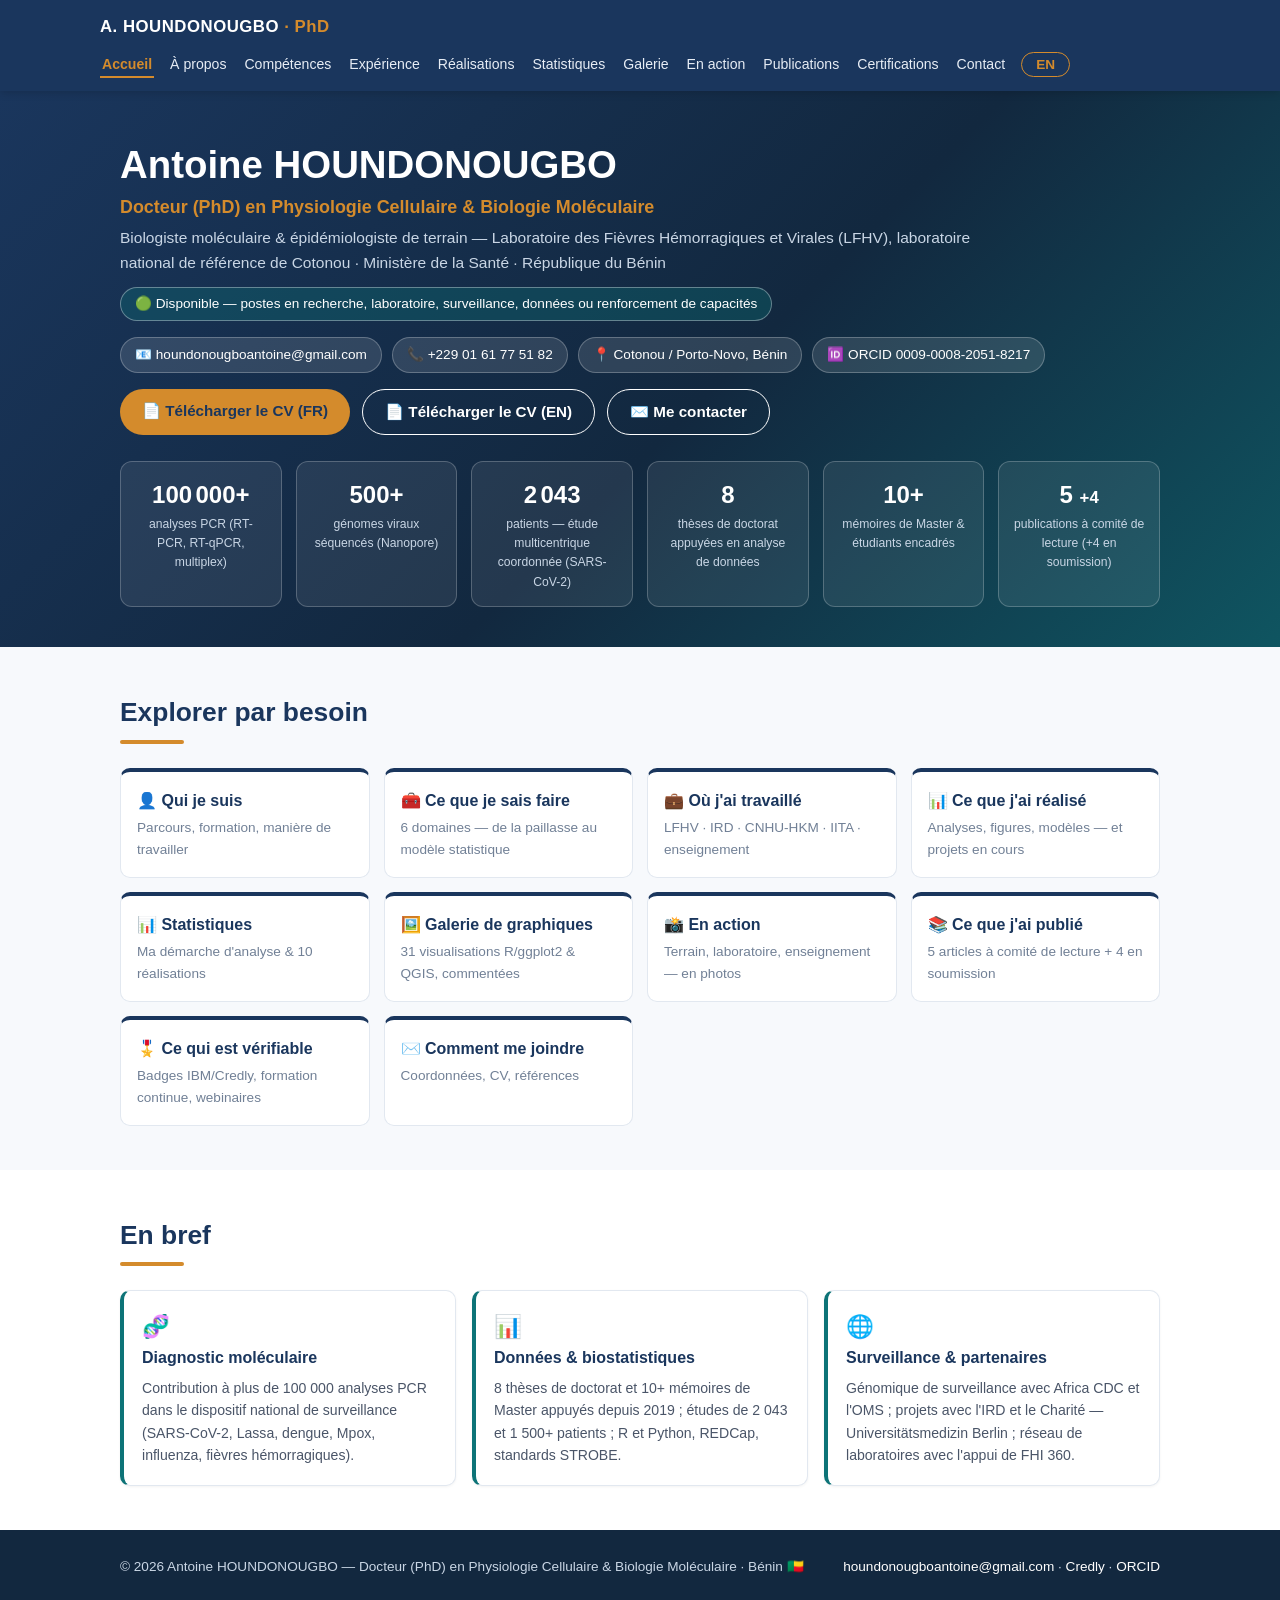
==== index.html @ 51347115 "Add files via upload" ====
<!DOCTYPE html>
<html lang="fr">
<head>
<meta charset="UTF-8">
<meta name="viewport" content="width=device-width, initial-scale=1.0">
<title data-fr="Antoine HOUNDONOUGBO — PhD Physiologie Cellulaire & Biologie Moléculaire · LFHV Bénin" data-en="Antoine HOUNDONOUGBO — PhD Cellular Physiology & Molecular Biology · LFHV Benin">Antoine HOUNDONOUGBO — PhD Physiologie Cellulaire & Biologie Moléculaire · LFHV Bénin</title>
<meta name="description" content="Docteur (PhD) en Physiologie Cellulaire & Biologie Moléculaire. Biologie moléculaire, génomique Nanopore, épidémiologie One Health, biostatistiques R/Python, qualité ISO 15189. Laboratoire national de référence (LFHV), Bénin.">
<meta property="og:title" content="Antoine HOUNDONOUGBO — PhD Physiologie Cellulaire & Biologie Moléculaire · LFHV Bénin">
<meta property="og:description" content="Docteur (PhD) en Physiologie Cellulaire & Biologie Moléculaire. Biologie moléculaire, génomique Nanopore, épidémiologie One Health, biostatistiques R/Python, qualité ISO 15189. Laboratoire national de référence (LFHV), Bénin.">
<meta property="og:type" content="website">
<meta property="og:url" content="https://antoine-houndonougbo.github.io/">
<meta property="og:image" content="https://antoine-houndonougbo.github.io/assets/og-cover.png">
<meta name="twitter:card" content="summary_large_image">
<meta name="theme-color" content="#1A365D">
<link rel="canonical" href="https://antoine-houndonougbo.github.io/">
<link rel="icon" type="image/svg+xml" href="assets/favicon.svg">
<link rel="stylesheet" href="assets/styles.css">
</head>
<body>
<a class="skip" href="#contenu"><span lang="fr">Aller au contenu principal</span><span lang="en">Skip to main content</span></a>
<header class="site">
<div class="wrap nav">
  <a class="brand" href="index.html">A. HOUNDONOUGBO <span>· PhD</span></a>
  <nav aria-label="Navigation principale">
    <ul><li><a href="index.html" aria-current="page"><span lang="fr">Accueil</span><span lang="en">Home</span></a></li><li><a href="a-propos.html"><span lang="fr">À propos</span><span lang="en">About</span></a></li><li><a href="competences.html"><span lang="fr">Compétences</span><span lang="en">Skills</span></a></li><li><a href="experience.html"><span lang="fr">Expérience</span><span lang="en">Experience</span></a></li><li><a href="realisations.html"><span lang="fr">Réalisations</span><span lang="en">Results</span></a></li><li><a href="statistiques.html"><span lang="fr">Statistiques</span><span lang="en">Statistics</span></a></li><li><a href="galerie.html"><span lang="fr">Galerie</span><span lang="en">Gallery</span></a></li><li><a href="en-action.html"><span lang="fr">En action</span><span lang="en">In action</span></a></li><li><a href="publications.html"><span lang="fr">Publications</span><span lang="en">Publications</span></a></li><li><a href="certifications.html"><span lang="fr">Certifications</span><span lang="en">Certifications</span></a></li><li><a href="contact.html"><span lang="fr">Contact</span><span lang="en">Contact</span></a></li>
      <li><button class="langbtn" id="langBtn" type="button" aria-label="Changer de langue / Switch language">EN</button></li>
    </ul>
  </nav>
</div>
</header>
<main id="contenu">

<section class="hero">
<div class="wrap">
  <h1>Antoine HOUNDONOUGBO</h1>
  <p class="role"><span lang="fr">Docteur (PhD) en Physiologie Cellulaire &amp; Biologie Moléculaire</span><span lang="en">PhD in Cellular Physiology &amp; Molecular Biology</span></p>
  <p class="org"><span lang="fr">Biologiste moléculaire &amp; épidémiologiste de terrain — Laboratoire des Fièvres Hémorragiques et Virales (LFHV), laboratoire national de référence de Cotonou · Ministère de la Santé · République du Bénin</span><span lang="en">Molecular biologist &amp; field epidemiologist — Hemorrhagic and Viral Fevers Laboratory (LFHV), Cotonou national reference laboratory · Ministry of Health · Republic of Benin</span></p>
  <p class="avail">🟢 <span lang="fr">Disponible — postes en recherche, laboratoire, surveillance, données ou renforcement de capacités</span><span lang="en">Available — positions in research, laboratory, surveillance, data or capacity strengthening</span></p>
  <div class="contacts">
    <span class="chip">📧 <a href="mailto:houndonougboantoine@gmail.com">houndonougboantoine@gmail.com</a></span>
    <span class="chip">📞 <a href="tel:+2290161775182">+229 01 61 77 51 82</a></span>
    <span class="chip">📍 <span lang="fr">Cotonou / Porto-Novo, Bénin</span><span lang="en">Cotonou / Porto-Novo, Benin</span></span>
    <span class="chip">🆔 <a href="https://orcid.org/0009-0008-2051-8217">ORCID 0009-0008-2051-8217</a></span>
  </div>
  <div class="cta">
    <a class="btn-gold btn" href="cv/CV_Antoine_HOUNDONOUGBO_FR.pdf">📄 <span lang="fr">Télécharger le CV (FR)</span><span lang="en">Download CV (FR)</span></a>
    <a class="btn-outline btn" href="cv/CV_Antoine_HOUNDONOUGBO_EN.pdf">📄 <span lang="fr">Télécharger le CV (EN)</span><span lang="en">Download CV (EN)</span></a>
    <a class="btn-outline btn" href="contact.html">✉️ <span lang="fr">Me contacter</span><span lang="en">Contact me</span></a>
  </div>
  <div class="stats" role="group" aria-label="Chiffres clés">
    <div class="stat"><div class="v" data-count="100000" data-suffix="+">100 000+</div><div class="l"><span lang="fr">analyses PCR (RT-PCR, RT-qPCR, multiplex)</span><span lang="en">PCR assays (RT-PCR, RT-qPCR, multiplex)</span></div></div>
    <div class="stat"><div class="v" data-count="500" data-suffix="+">500+</div><div class="l"><span lang="fr">génomes viraux séquencés (Nanopore)</span><span lang="en">viral genomes sequenced (Nanopore)</span></div></div>
    <div class="stat"><div class="v" data-count="2043">2 043</div><div class="l"><span lang="fr">patients — étude multicentrique coordonnée (SARS-CoV-2)</span><span lang="en">patients — coordinated multicentre study (SARS-CoV-2)</span></div></div>
    <div class="stat"><div class="v" data-count="8">8</div><div class="l"><span lang="fr">thèses de doctorat appuyées en analyse de données</span><span lang="en">PhD theses supported in data analysis</span></div></div>
    <div class="stat"><div class="v" data-count="10" data-suffix="+">10+</div><div class="l"><span lang="fr">mémoires de Master &amp; étudiants encadrés</span><span lang="en">Master dissertations &amp; students mentored</span></div></div>
    <div class="stat"><div class="v">5 <small style="font-size:.7em;">+4</small></div><div class="l"><span lang="fr">publications à comité de lecture (+4 en soumission)</span><span lang="en">peer-reviewed publications (+4 under submission)</span></div></div>
  </div>
</div>
</section>

<section id="routes" aria-labelledby="routes-t">
<div class="wrap">
  <h2 id="routes-t"><span lang="fr">Explorer par besoin</span><span lang="en">Explore by need</span></h2>
  <p class="rule"></p>
  <div class="route">
    <a href="a-propos.html"><div class="t"><span lang="fr">👤 Qui je suis</span><span lang="en">👤 Who I am</span></div><div class="d"><span lang="fr">Parcours, formation, manière de travailler</span><span lang="en">Background, education, way of working</span></div></a>
    <a href="competences.html"><div class="t"><span lang="fr">🧰 Ce que je sais faire</span><span lang="en">🧰 What I can do</span></div><div class="d"><span lang="fr">6 domaines — de la paillasse au modèle statistique</span><span lang="en">6 domains — from bench to statistical model</span></div></a>
    <a href="experience.html"><div class="t"><span lang="fr">💼 Où j'ai travaillé</span><span lang="en">💼 Where I've worked</span></div><div class="d"><span lang="fr">LFHV · IRD · CNHU-HKM · IITA · enseignement</span><span lang="en">LFHV · IRD · CNHU-HKM · IITA · teaching</span></div></a>
    <a href="realisations.html"><div class="t"><span lang="fr">📊 Ce que j'ai réalisé</span><span lang="en">📊 What I've delivered</span></div><div class="d"><span lang="fr">Analyses, figures, modèles — et projets en cours</span><span lang="en">Analyses, figures, models — and ongoing projects</span></div></a>
    <a href="statistiques.html"><div class="t"><span lang="fr">📊 Statistiques</span><span lang="en">📊 Statistics</span></div><div class="d"><span lang="fr">Ma démarche d'analyse &amp; 10 réalisations</span><span lang="en">My analysis workflow &amp; 10 deliverables</span></div></a>
    <a href="galerie.html"><div class="t"><span lang="fr">🖼️ Galerie de graphiques</span><span lang="en">🖼️ Chart gallery</span></div><div class="d"><span lang="fr">31 visualisations R/ggplot2 &amp; QGIS, commentées</span><span lang="en">31 commented R/ggplot2 &amp; QGIS visualisations</span></div></a>
    <a href="en-action.html"><div class="t"><span lang="fr">📸 En action</span><span lang="en">📸 In action</span></div><div class="d"><span lang="fr">Terrain, laboratoire, enseignement — en photos</span><span lang="en">Field, lab, teaching — in pictures</span></div></a>
    <a href="publications.html"><div class="t"><span lang="fr">📚 Ce que j'ai publié</span><span lang="en">📚 What I've published</span></div><div class="d"><span lang="fr">5 articles à comité de lecture + 4 en soumission</span><span lang="en">5 peer-reviewed papers + 4 under submission</span></div></a>
    <a href="certifications.html"><div class="t"><span lang="fr">🎖️ Ce qui est vérifiable</span><span lang="en">🎖️ What's verifiable</span></div><div class="d"><span lang="fr">Badges IBM/Credly, formation continue, webinaires</span><span lang="en">IBM/Credly badges, continuing education, webinars</span></div></a>
    <a href="contact.html"><div class="t"><span lang="fr">✉️ Comment me joindre</span><span lang="en">✉️ How to reach me</span></div><div class="d"><span lang="fr">Coordonnées, CV, références</span><span lang="en">Contact details, CV, references</span></div></a>
  </div>
</div>
</section>

<section class="alt" aria-labelledby="highlight-t">
<div class="wrap">
  <h2 id="highlight-t"><span lang="fr">En bref</span><span lang="en">In short</span></h2>
  <p class="rule"></p>
  <div class="grid">
    <div class="card"><div class="ico">🧬</div><h4><span lang="fr">Diagnostic moléculaire</span><span lang="en">Molecular diagnostics</span></h4><p><span lang="fr">Contribution à plus de 100 000 analyses PCR dans le dispositif national de surveillance (SARS-CoV-2, Lassa, dengue, Mpox, influenza, fièvres hémorragiques).</span><span lang="en">Contributed to 100,000+ PCR assays in the national surveillance system (SARS-CoV-2, Lassa, dengue, Mpox, influenza, viral hemorrhagic fevers).</span></p></div>
    <div class="card"><div class="ico">📊</div><h4><span lang="fr">Données &amp; biostatistiques</span><span lang="en">Data &amp; biostatistics</span></h4><p><span lang="fr">8 thèses de doctorat et 10+ mémoires de Master appuyés depuis 2019 ; études de 2 043 et 1 500+ patients ; R et Python, REDCap, standards STROBE.</span><span lang="en">8 PhD theses and 10+ Master dissertations supported since 2019; studies of 2,043 and 1,500+ patients; R and Python, REDCap, STROBE standards.</span></p></div>
    <div class="card"><div class="ico">🌐</div><h4><span lang="fr">Surveillance &amp; partenaires</span><span lang="en">Surveillance &amp; partners</span></h4><p><span lang="fr">Génomique de surveillance avec Africa CDC et l'OMS ; projets avec l'IRD et le Charité — Universitätsmedizin Berlin ; réseau de laboratoires avec l'appui de FHI 360.</span><span lang="en">Genomic surveillance with Africa CDC and WHO; projects with IRD and Charité — Universitätsmedizin Berlin; laboratory network with FHI 360 support.</span></p></div>
  </div>
</div>
</section>

</main>
<footer class="site">
<div class="wrap frow">
  <div>© <span id="year">2026</span> Antoine HOUNDONOUGBO — <span lang="fr">Docteur (PhD) en Physiologie Cellulaire &amp; Biologie Moléculaire · Bénin 🇧🇯</span><span lang="en">PhD in Cellular Physiology &amp; Molecular Biology · Benin 🇧🇯</span></div>
  <div><a href="mailto:houndonougboantoine@gmail.com">houndonougboantoine@gmail.com</a> · <a href="https://credly.com/users/antoine-houndonougbo">Credly</a> · <a href="https://orcid.org/0009-0008-2051-8217">ORCID</a></div>
</div>
</footer>
<script src="assets/vault-data.js"></script>
<script src="assets/script.js"></script>
</body>
</html>
---- assets/styles.css ----
/* ============================================================
   Antoine HOUNDONOUGBO — Portfolio multi-pages
   Charte : navy / gold / teal (conservée de la v1)
   ============================================================ */
:root{
  --navy:#1A365D; --navy2:#12283F; --teal:#0D7377; --gold:#D48B2C;
  --bg:#F7F9FC; --card:#FFFFFF; --text:#2D3748; --muted:#718096; --line:#E2E8F0;
}
*{margin:0;padding:0;box-sizing:border-box;}
html{scroll-behavior:smooth;}
body{font-family:'Segoe UI',Calibri,Roboto,Arial,sans-serif;color:var(--text);background:var(--bg);line-height:1.6;}
a{color:var(--teal);text-decoration:none;} a:hover{text-decoration:underline;}
.wrap{max-width:1080px;margin:0 auto;padding:0 20px;}
html[lang="fr"] [lang="en"], html[lang="en"] [lang="fr"]{display:none;}

/* Accessibilité */
.skip{position:absolute;left:-9999px;top:0;background:var(--gold);color:var(--navy);padding:10px 18px;border-radius:0 0 8px 0;z-index:100;font-weight:700;}
.skip:focus{left:0;}
a:focus-visible,button:focus-visible,input:focus-visible{outline:3px solid var(--gold);outline-offset:2px;}
@media (prefers-reduced-motion:reduce){*{animation:none!important;transition:none!important;}html{scroll-behavior:auto;}}

/* Header / navigation */
header.site{background:var(--navy);color:#fff;position:sticky;top:0;z-index:50;box-shadow:0 2px 8px rgba(0,0,0,.15);}
.nav{display:flex;align-items:center;justify-content:space-between;flex-wrap:wrap;gap:10px;padding:14px 0;}
.brand{font-weight:700;font-size:1.05rem;letter-spacing:.5px;color:#fff;}
.brand span{color:var(--gold);}
.brand:hover{text-decoration:none;}
nav ul{display:flex;gap:14px;list-style:none;flex-wrap:wrap;}
nav a{color:#E7EDF5;font-size:.88rem;padding:4px 2px;border-bottom:2px solid transparent;}
nav a:hover{color:var(--gold);text-decoration:none;}
nav a[aria-current="page"]{color:var(--gold);border-bottom-color:var(--gold);font-weight:600;}
.langbtn{background:transparent;border:1px solid var(--gold);color:var(--gold);border-radius:20px;padding:4px 14px;cursor:pointer;font-weight:600;font-size:.85rem;}
.langbtn:hover{background:var(--gold);color:var(--navy);}

/* Hero */
.hero{background:linear-gradient(135deg,var(--navy) 0%,var(--navy2) 55%,var(--teal) 130%);color:#fff;padding:52px 0 40px;}
.hero h1{font-size:2.4rem;line-height:1.15;}
.hero .role{color:var(--gold);font-size:1.12rem;font-weight:600;margin:6px 0 4px;}
.hero .org{color:#C9D6E5;font-size:.97rem;max-width:860px;}
.avail{display:inline-block;margin-top:12px;background:rgba(13,115,119,.35);border:1px solid rgba(255,255,255,.35);padding:5px 14px;border-radius:20px;font-size:.85rem;}
.contacts{display:flex;flex-wrap:wrap;gap:10px;margin:16px 0;}
.chip{background:rgba(255,255,255,.12);border:1px solid rgba(255,255,255,.25);border-radius:22px;padding:6px 14px;font-size:.85rem;}
.chip a{color:#fff;} .chip a:hover{text-decoration:none;}
.cta{display:flex;gap:12px;flex-wrap:wrap;margin-top:6px;}
.btn{display:inline-block;padding:10px 22px;border-radius:26px;font-weight:600;font-size:.95rem;}
.btn-gold{background:var(--gold);color:var(--navy);} .btn-gold:hover{background:#e6a03f;text-decoration:none;}
.btn-outline{border:1.5px solid #fff;color:#fff;} .btn-outline:hover{background:rgba(255,255,255,.12);text-decoration:none;}

/* Statistiques */
.stats{display:grid;grid-template-columns:repeat(auto-fit,minmax(160px,1fr));gap:14px;margin-top:26px;}
.stat{background:rgba(255,255,255,.08);border:1px solid rgba(255,255,255,.22);border-radius:12px;padding:14px;text-align:center;color:#fff;}
.stat .v{font-size:1.5rem;font-weight:800;}
.stat .l{font-size:.76rem;color:#C9D6E5;}

/* Sections */
section{padding:44px 0;}
section.alt{background:#fff;}
h2{font-size:1.65rem;color:var(--navy);}
.rule{width:64px;height:4px;background:var(--gold);border-radius:2px;margin:6px 0 24px;}
h3{color:var(--teal);font-size:1.08rem;margin-bottom:2px;}
.lead{color:#4A5568;max-width:900px;}
.grid{display:grid;grid-template-columns:repeat(auto-fill,minmax(300px,1fr));gap:16px;margin-top:8px;}
.card{background:var(--card);border:1px solid var(--line);border-left:4px solid var(--teal);border-radius:10px;padding:18px;box-shadow:0 1px 3px rgba(0,0,0,.05);}
.card h4{color:var(--navy);font-size:1rem;margin-bottom:6px;}
.card p{font-size:.88rem;color:#4A5568;}
.card .ico{font-size:1.4rem;}
.card a.more{font-size:.85rem;font-weight:600;}

/* Cartes de routage (accueil) */
.route{display:grid;grid-template-columns:repeat(auto-fill,minmax(240px,1fr));gap:14px;}
.route a{display:block;background:var(--card);border:1px solid var(--line);border-top:4px solid var(--navy);border-radius:10px;padding:16px;color:var(--text);}
.route a:hover{border-top-color:var(--gold);text-decoration:none;box-shadow:0 3px 10px rgba(0,0,0,.08);}
.route .t{font-weight:700;color:var(--navy);}
.route .d{font-size:.85rem;color:var(--muted);margin-top:4px;}

/* Expériences */
.exp{background:var(--card);border:1px solid var(--line);border-left:4px solid var(--gold);border-radius:10px;padding:18px 20px;margin-bottom:14px;box-shadow:0 1px 3px rgba(0,0,0,.05);}
.exp .period{display:inline-block;background:#EAF3F3;color:var(--teal);border-radius:14px;padding:2px 12px;font-size:.78rem;font-weight:700;margin-bottom:4px;}
.exp h3{display:inline;margin-right:6px;}
.exp .place{color:var(--muted);font-size:.9rem;margin:2px 0 8px;}
.exp ul{margin-left:18px;} .exp li{font-size:.92rem;margin-bottom:4px;}

/* Tags & badges */
.tag{display:inline-block;font-size:.72rem;font-weight:700;border-radius:12px;padding:2px 10px;margin-left:8px;vertical-align:2px;}
.tag-first{background:#FDF1DF;color:#8a5a10;border:1px solid #EACB97;}
.tag-co{background:#E8F0FE;color:#1A365D;border:1px solid #C6D8F5;}
.tag-status{background:#EAF3F3;color:var(--teal);border:1px solid #BCDDDD;}
.badge{display:inline-block;background:#EAF3F3;border:1px solid #BCDDDD;color:var(--teal);border-radius:14px;padding:3px 12px;font-size:.78rem;font-weight:600;}

/* Publications */
.pub{background:var(--card);border:1px solid var(--line);border-radius:10px;padding:14px 18px;margin-bottom:12px;box-shadow:0 1px 3px rgba(0,0,0,.04);}
.pub .ttl{font-weight:700;color:var(--navy);}
.pub .meta{font-size:.86rem;color:var(--muted);margin-top:2px;}
.pub .doi{font-size:.84rem;}
.pub .note{font-size:.86rem;color:#4A5568;margin-top:4px;}

/* Figures & encadrés */
.figs{display:grid;grid-template-columns:repeat(auto-fit,minmax(420px,1fr));gap:16px;margin:18px 0;}
.fig{background:var(--card);border:1px solid var(--line);border-radius:10px;padding:14px;}
.fig img,.fig svg{width:100%;height:auto;display:block;}
.fig figcaption{font-size:.8rem;color:var(--muted);margin-top:8px;}
.fig.wide{grid-column:1/-1;max-width:640px;margin:0 auto;}
.metrics{display:grid;grid-template-columns:repeat(auto-fit,minmax(190px,1fr));gap:12px;margin:14px 0;}
.metric{background:var(--card);border:1px solid var(--line);border-radius:10px;padding:12px;text-align:center;}
.metric .v{font-size:1.3rem;font-weight:800;color:var(--navy);}
.metric .l{font-size:.78rem;color:var(--muted);}
.chips-inline{display:flex;flex-wrap:wrap;gap:8px;margin:10px 0 4px;}
.confidential{background:#FFF8EC;border:1px solid #F0D9B5;border-radius:10px;padding:12px 16px;font-size:.88rem;margin:16px 0;}

/* Coffre à code */
.vault{background:var(--navy);color:#fff;border-radius:12px;padding:24px;margin:26px 0;}
.vault h3{color:var(--gold);}
.vault p{color:#C9D6E5;font-size:.9rem;max-width:820px;}
.vault .row{display:flex;gap:10px;flex-wrap:wrap;margin-top:12px;}
.vault input{flex:1;min-width:220px;padding:11px 14px;border:1.5px solid rgba(255,255,255,.35);border-radius:8px;font-size:1rem;background:rgba(255,255,255,.08);color:#fff;}
.vault input::placeholder{color:#9FB2CC;}
.vault button{background:var(--gold);color:var(--navy);border:0;border-radius:8px;padding:11px 22px;font-size:1rem;font-weight:700;cursor:pointer;}
.vault button:hover{background:#e6a03f;}
.vault .err{display:none;margin-top:10px;background:#FDECEC;border:1px solid #F5B7B1;color:#943126;border-radius:8px;padding:10px 14px;font-size:.9rem;}
.vault .ok{display:none;margin-top:14px;background:rgba(13,115,119,.25);border:1px solid rgba(255,255,255,.35);border-radius:8px;padding:10px 14px;font-size:.88rem;}
.vault-results{margin-top:16px;display:grid;gap:12px;}
.vproj{background:rgba(255,255,255,.06);border:1px solid rgba(255,255,255,.2);border-left:4px solid var(--gold);border-radius:10px;padding:14px 16px;}
.vproj h4{color:#fff;font-size:.98rem;}
.vproj .tag{margin-left:0;margin-bottom:6px;}
.vproj p{font-size:.88rem;color:#E2E8F0;}
.vproj .skills{margin-top:6px;font-size:.78rem;color:#9FB2CC;}

/* Certifications */
.certs{display:grid;grid-template-columns:repeat(auto-fill,minmax(250px,1fr));gap:10px;}
.cert{display:flex;align-items:center;gap:10px;background:var(--card);border:1px solid var(--line);border-radius:10px;padding:10px 14px;font-size:.88rem;}
.cert .st{font-size:1.05rem;}

/* Contact & références */
.ct-grid{display:grid;grid-template-columns:repeat(auto-fit,minmax(240px,1fr));gap:14px;}
.refcards{display:grid;grid-template-columns:repeat(auto-fit,minmax(280px,1fr));gap:14px;}
.refcard{background:var(--card);border:1px solid var(--line);border-top:4px solid var(--navy);border-radius:10px;padding:14px 16px;}
.refcard .nm{font-weight:700;color:var(--navy);}
.refcard .rl{font-size:.82rem;color:var(--muted);}

/* Divers */
.pagehead{padding:34px 0 8px;}
.pagehead h1{font-size:1.9rem;color:var(--navy);}
.notice{background:#EAF3F3;border:1px solid #BCDDDD;border-radius:10px;padding:12px 16px;font-size:.88rem;margin:14px 0;}
ul.tick{list-style:none;margin:8px 0;} ul.tick li{padding-left:24px;position:relative;margin-bottom:6px;font-size:.92rem;}
ul.tick li::before{content:"✅";position:absolute;left:0;}

footer.site{background:var(--navy2);color:#C9D6E5;padding:26px 0;font-size:.85rem;}
footer.site a{color:#fff;}
footer .frow{display:flex;justify-content:space-between;flex-wrap:wrap;gap:10px;}

@media (max-width:640px){
  .hero h1{font-size:1.8rem;}
  nav ul{gap:8px;}
  section{padding:34px 0;}
  .figs{grid-template-columns:1fr;}
}
@media print{
  header.site,.langbtn,.cta,.avail,footer.site,.skip,.vault{display:none!important;}
  .hero{background:var(--navy)!important;-webkit-print-color-adjust:exact;print-color-adjust:exact;}
  section{padding:12px 0;} body{font-size:11px;}
  .exp,.card,.pub{box-shadow:none;}
}

/* Galerie de graphiques */
.gbar{margin:14px 0 6px;}
.gfilter{background:var(--card);border:1.5px solid var(--line);color:var(--text);border-radius:18px;padding:6px 16px;font-size:.82rem;font-weight:600;cursor:pointer;}
.gfilter:hover{border-color:var(--teal);color:var(--teal);}
.gfilter.active{background:var(--navy);border-color:var(--navy);color:#fff;}
.gfig.hidden{display:none;}
.ggrid{grid-template-columns:repeat(auto-fill,minmax(330px,1fr));}
.gfig img{border:1px solid var(--line);border-radius:6px;background:#fff;}

/* Page « En action » — emplacements photo */
.photos-grid{grid-template-columns:repeat(auto-fill,minmax(300px,1fr));}
.photo-ph{margin:0;}
.ph-box{border:2px dashed var(--line);border-radius:10px;background:repeating-linear-gradient(45deg,#FAFBFD,#FAFBFD 12px,#F3F6FB 12px,#F3F6FB 24px);min-height:210px;display:flex;flex-direction:column;align-items:center;justify-content:center;gap:8px;}
.ph-box span{font-size:2.2rem;}
.ph-box code{font-size:.72rem;color:var(--muted);background:#fff;border:1px solid var(--line);border-radius:6px;padding:2px 8px;}
.photo-ph figcaption{font-size:.85rem;color:#4A5568;margin-top:8px;}
.photo-ph img{width:100%;height:auto;border-radius:10px;border:1px solid var(--line);display:block;}

/* Page « En action » — champs photo + lightbox */
.act-field{margin:30px 0;}
.act-head{display:flex;align-items:flex-start;gap:14px;margin-bottom:14px;}
.act-ico{font-size:1.9rem;line-height:1.2;}
.act-head h3{font-size:1.12rem;margin-bottom:2px;}
.act-head p{font-size:.86rem;color:#4A5568;max-width:780px;}
.act-grid{display:grid;gap:14px;}
.act-grid.cols-3{grid-template-columns:repeat(3,1fr);}
.act-grid.cols-4{grid-template-columns:repeat(4,1fr);}
.photo{margin:0;position:relative;border-radius:12px;overflow:hidden;box-shadow:0 2px 8px rgba(26,54,93,.12);cursor:zoom-in;background:#12283F;}
.photo img{width:100%;aspect-ratio:4/5;object-fit:cover;display:block;transition:transform .45s ease;}
.photo:hover img{transform:scale(1.05);}
.photo figcaption{position:absolute;left:0;right:0;bottom:0;padding:26px 12px 10px;font-size:.78rem;color:#fff;background:linear-gradient(transparent,rgba(18,40,63,.88));opacity:0;transition:opacity .3s;}
.photo:hover figcaption{opacity:1;}
.lb{position:fixed;inset:0;background:rgba(18,40,63,.94);z-index:500;display:flex;flex-direction:column;align-items:center;justify-content:center;padding:24px;}
.lb[hidden]{display:none;}
.lb img{max-width:min(92vw,900px);max-height:74vh;border-radius:10px;box-shadow:0 10px 40px rgba(0,0,0,.5);}
.lb-cap{color:#E2E8F0;font-size:.92rem;margin-top:14px;text-align:center;max-width:760px;}
.lb-x{position:absolute;top:14px;right:20px;background:rgba(255,255,255,.12);border:1px solid rgba(255,255,255,.3);color:#fff;font-size:1.6rem;line-height:1;border-radius:50%;width:44px;height:44px;cursor:pointer;}
.lb-x:hover{background:#D48B2C;color:#12283F;}
@media (max-width:860px){.act-grid.cols-4{grid-template-columns:repeat(2,1fr);}.act-grid.cols-3{grid-template-columns:repeat(2,1fr);}}
@media (max-width:540px){.act-grid.cols-3,.act-grid.cols-4{grid-template-columns:1fr;}}

/* Encart STROBE sous confidentialité (Réalisations) */
.strobe-teaser{position:relative;}
.strobe-teaser img{filter:blur(0px);}
.strobe-teaser figcaption strong{color:#B3282D;}

/* Page Statistiques — démarche */
.m-grid{display:grid;grid-template-columns:repeat(3,1fr);gap:16px;margin:26px 0 8px;}
.m-card{background:#fff;border:1px solid var(--line,#E2E8F0);border-radius:14px;padding:18px 18px 14px;box-shadow:0 2px 8px rgba(26,54,93,.06);}
.m-ico{font-size:1.7rem;margin-bottom:8px;}
.m-card h4{font-size:1rem;margin-bottom:6px;}
.m-card p{font-size:.85rem;color:#4A5568;}

/* Page Statistiques — vignettes sans commentaires */
.ph-grid{display:grid;grid-template-columns:repeat(2,1fr);gap:18px;margin:22px 0 6px;}
.ph-card{background:#fff;border:1px solid var(--line,#E2E8F0);border-radius:12px;overflow:hidden;box-shadow:0 2px 10px rgba(26,54,93,.08);}
.ph-card img{width:100%;display:block;}

/* Figure confidentielle du coffre */
.vfig{margin:12px 0 0;}
.vfig img{max-width:420px;width:100%;border:1px dashed #B3282D;border-radius:8px;}
.vfig figcaption{font-size:.8rem;color:#B3282D;margin-top:6px;}

@media (max-width:900px){.m-grid{grid-template-columns:repeat(2,1fr);}.ph-grid{grid-template-columns:1fr 1fr;}}
@media (max-width:600px){.m-grid{grid-template-columns:1fr;}.ph-grid{grid-template-columns:1fr;}}
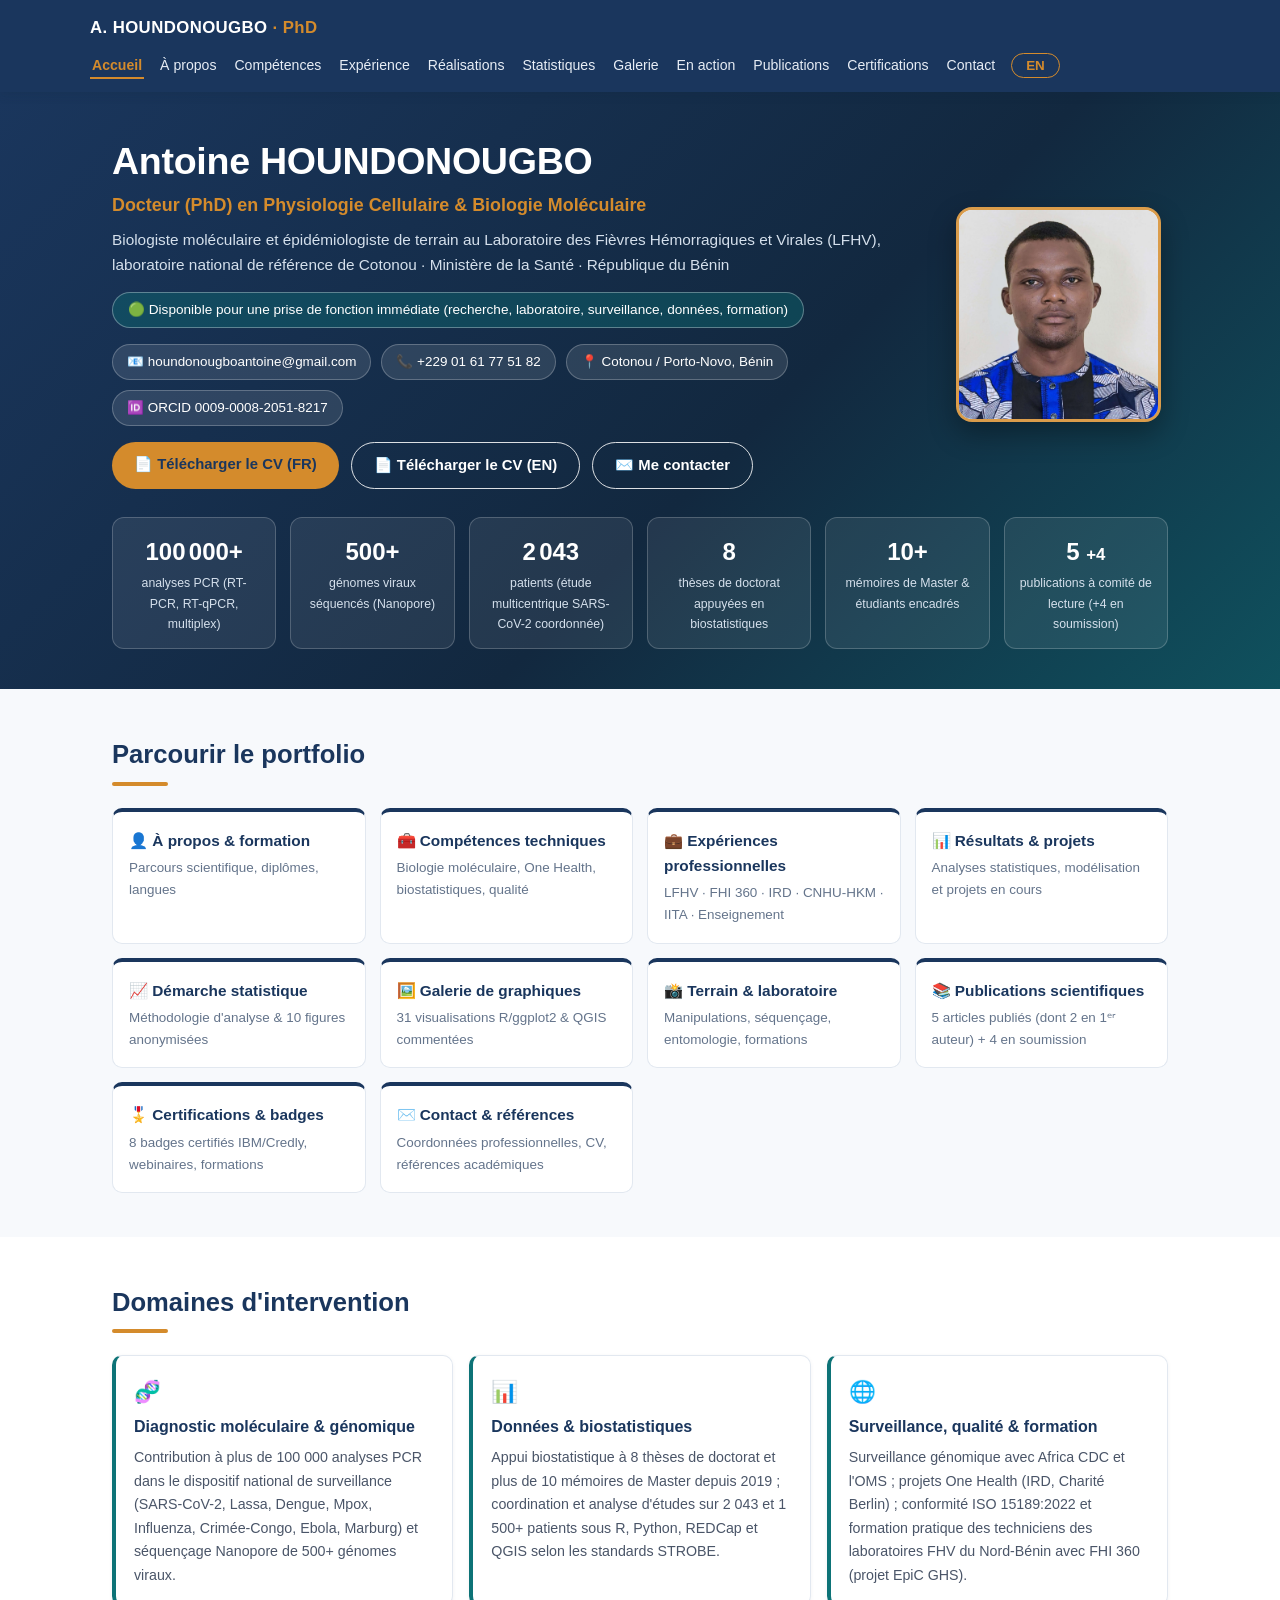
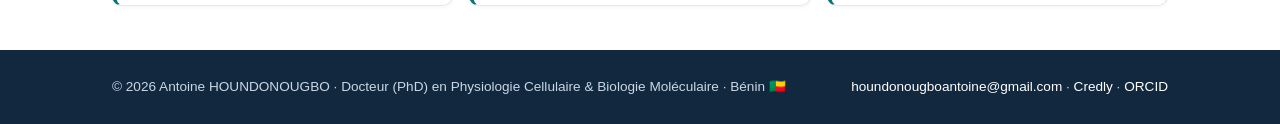
==== commit e4335c26: "Add files via upload" ====
--- a/index.html
+++ b/index.html
@@ -3,9 +3,9 @@
 <head>
 <meta charset="UTF-8">
 <meta name="viewport" content="width=device-width, initial-scale=1.0">
-<title data-fr="Antoine HOUNDONOUGBO — PhD Physiologie Cellulaire & Biologie Moléculaire · LFHV Bénin" data-en="Antoine HOUNDONOUGBO — PhD Cellular Physiology & Molecular Biology · LFHV Benin">Antoine HOUNDONOUGBO — PhD Physiologie Cellulaire & Biologie Moléculaire · LFHV Bénin</title>
+<title data-fr="Antoine HOUNDONOUGBO · PhD Physiologie Cellulaire & Biologie Moléculaire · LFHV Bénin" data-en="Antoine HOUNDONOUGBO · PhD Cellular Physiology & Molecular Biology · LFHV Benin">Antoine HOUNDONOUGBO · PhD Physiologie Cellulaire & Biologie Moléculaire · LFHV Bénin</title>
 <meta name="description" content="Docteur (PhD) en Physiologie Cellulaire & Biologie Moléculaire. Biologie moléculaire, génomique Nanopore, épidémiologie One Health, biostatistiques R/Python, qualité ISO 15189. Laboratoire national de référence (LFHV), Bénin.">
-<meta property="og:title" content="Antoine HOUNDONOUGBO — PhD Physiologie Cellulaire & Biologie Moléculaire · LFHV Bénin">
+<meta property="og:title" content="Antoine HOUNDONOUGBO · PhD Physiologie Cellulaire & Biologie Moléculaire · LFHV Bénin">
 <meta property="og:description" content="Docteur (PhD) en Physiologie Cellulaire & Biologie Moléculaire. Biologie moléculaire, génomique Nanopore, épidémiologie One Health, biostatistiques R/Python, qualité ISO 15189. Laboratoire national de référence (LFHV), Bénin.">
 <meta property="og:type" content="website">
 <meta property="og:url" content="https://antoine-houndonougbo.github.io/">
@@ -32,26 +32,34 @@
 
 <section class="hero">
 <div class="wrap">
-  <h1>Antoine HOUNDONOUGBO</h1>
-  <p class="role"><span lang="fr">Docteur (PhD) en Physiologie Cellulaire &amp; Biologie Moléculaire</span><span lang="en">PhD in Cellular Physiology &amp; Molecular Biology</span></p>
-  <p class="org"><span lang="fr">Biologiste moléculaire &amp; épidémiologiste de terrain — Laboratoire des Fièvres Hémorragiques et Virales (LFHV), laboratoire national de référence de Cotonou · Ministère de la Santé · République du Bénin</span><span lang="en">Molecular biologist &amp; field epidemiologist — Hemorrhagic and Viral Fevers Laboratory (LFHV), Cotonou national reference laboratory · Ministry of Health · Republic of Benin</span></p>
-  <p class="avail">🟢 <span lang="fr">Disponible — postes en recherche, laboratoire, surveillance, données ou renforcement de capacités</span><span lang="en">Available — positions in research, laboratory, surveillance, data or capacity strengthening</span></p>
-  <div class="contacts">
-    <span class="chip">📧 <a href="mailto:houndonougboantoine@gmail.com">houndonougboantoine@gmail.com</a></span>
-    <span class="chip">📞 <a href="tel:+2290161775182">+229 01 61 77 51 82</a></span>
-    <span class="chip">📍 <span lang="fr">Cotonou / Porto-Novo, Bénin</span><span lang="en">Cotonou / Porto-Novo, Benin</span></span>
-    <span class="chip">🆔 <a href="https://orcid.org/0009-0008-2051-8217">ORCID 0009-0008-2051-8217</a></span>
+  <div class="hero-top">
+    <div class="hero-main">
+      <h1>Antoine HOUNDONOUGBO</h1>
+      <p class="role"><span lang="fr">Docteur (PhD) en Physiologie Cellulaire &amp; Biologie Moléculaire</span><span lang="en">PhD in Cellular Physiology &amp; Molecular Biology</span></p>
+      <p class="org"><span lang="fr">Biologiste moléculaire et épidémiologiste de terrain au Laboratoire des Fièvres Hémorragiques et Virales (LFHV), laboratoire national de référence de Cotonou · Ministère de la Santé · République du Bénin</span><span lang="en">Molecular biologist and field epidemiologist at the Hemorrhagic and Viral Fevers Laboratory (LFHV), Cotonou national reference laboratory · Ministry of Health · Republic of Benin</span></p>
+      <p class="avail">🟢 <span lang="fr">Disponible pour une prise de fonction immédiate (recherche, laboratoire, surveillance, données, formation)</span><span lang="en">Available for immediate start (research, laboratory, surveillance, data, training)</span></p>
+      <div class="contacts">
+        <span class="chip">📧 <a href="mailto:houndonougboantoine@gmail.com">houndonougboantoine@gmail.com</a></span>
+        <span class="chip">📞 <a href="tel:+2290161775182">+229 01 61 77 51 82</a></span>
+        <span class="chip">📍 <span lang="fr">Cotonou / Porto-Novo, Bénin</span><span lang="en">Cotonou / Porto-Novo, Benin</span></span>
+        <span class="chip">🆔 <a href="https://orcid.org/0009-0008-2051-8217">ORCID 0009-0008-2051-8217</a></span>
+      </div>
+      <div class="cta">
+        <a class="btn-gold btn" href="cv/CV_Antoine_HOUNDONOUGBO_FR.pdf">📄 <span lang="fr">Télécharger le CV (FR)</span><span lang="en">Download CV (FR)</span></a>
+        <a class="btn-outline btn" href="cv/CV_Antoine_HOUNDONOUGBO_EN.pdf">📄 <span lang="fr">Télécharger le CV (EN)</span><span lang="en">Download CV (EN)</span></a>
+        <a class="btn-outline btn" href="contact.html">✉️ <span lang="fr">Me contacter</span><span lang="en">Contact me</span></a>
+      </div>
+    </div>
+    <div class="hero-portrait">
+      <img src="assets/photos/photo-identite-antoine-houndonougbo.jpg" alt="Portrait d'Antoine HOUNDONOUGBO" width="205" height="215">
+    </div>
   </div>
-  <div class="cta">
-    <a class="btn-gold btn" href="cv/CV_Antoine_HOUNDONOUGBO_FR.pdf">📄 <span lang="fr">Télécharger le CV (FR)</span><span lang="en">Download CV (FR)</span></a>
-    <a class="btn-outline btn" href="cv/CV_Antoine_HOUNDONOUGBO_EN.pdf">📄 <span lang="fr">Télécharger le CV (EN)</span><span lang="en">Download CV (EN)</span></a>
-    <a class="btn-outline btn" href="contact.html">✉️ <span lang="fr">Me contacter</span><span lang="en">Contact me</span></a>
-  </div>
+
   <div class="stats" role="group" aria-label="Chiffres clés">
     <div class="stat"><div class="v" data-count="100000" data-suffix="+">100 000+</div><div class="l"><span lang="fr">analyses PCR (RT-PCR, RT-qPCR, multiplex)</span><span lang="en">PCR assays (RT-PCR, RT-qPCR, multiplex)</span></div></div>
     <div class="stat"><div class="v" data-count="500" data-suffix="+">500+</div><div class="l"><span lang="fr">génomes viraux séquencés (Nanopore)</span><span lang="en">viral genomes sequenced (Nanopore)</span></div></div>
-    <div class="stat"><div class="v" data-count="2043">2 043</div><div class="l"><span lang="fr">patients — étude multicentrique coordonnée (SARS-CoV-2)</span><span lang="en">patients — coordinated multicentre study (SARS-CoV-2)</span></div></div>
-    <div class="stat"><div class="v" data-count="8">8</div><div class="l"><span lang="fr">thèses de doctorat appuyées en analyse de données</span><span lang="en">PhD theses supported in data analysis</span></div></div>
+    <div class="stat"><div class="v" data-count="2043">2 043</div><div class="l"><span lang="fr">patients (étude multicentrique SARS-CoV-2 coordonnée)</span><span lang="en">patients (coordinated multicentre SARS-CoV-2 study)</span></div></div>
+    <div class="stat"><div class="v" data-count="8">8</div><div class="l"><span lang="fr">thèses de doctorat appuyées en biostatistiques</span><span lang="en">PhD theses supported in biostatistics</span></div></div>
     <div class="stat"><div class="v" data-count="10" data-suffix="+">10+</div><div class="l"><span lang="fr">mémoires de Master &amp; étudiants encadrés</span><span lang="en">Master dissertations &amp; students mentored</span></div></div>
     <div class="stat"><div class="v">5 <small style="font-size:.7em;">+4</small></div><div class="l"><span lang="fr">publications à comité de lecture (+4 en soumission)</span><span lang="en">peer-reviewed publications (+4 under submission)</span></div></div>
   </div>
@@ -60,31 +68,31 @@
 
 <section id="routes" aria-labelledby="routes-t">
 <div class="wrap">
-  <h2 id="routes-t"><span lang="fr">Explorer par besoin</span><span lang="en">Explore by need</span></h2>
+  <h2 id="routes-t"><span lang="fr">Parcourir le portfolio</span><span lang="en">Browse the portfolio</span></h2>
   <p class="rule"></p>
   <div class="route">
-    <a href="a-propos.html"><div class="t"><span lang="fr">👤 Qui je suis</span><span lang="en">👤 Who I am</span></div><div class="d"><span lang="fr">Parcours, formation, manière de travailler</span><span lang="en">Background, education, way of working</span></div></a>
-    <a href="competences.html"><div class="t"><span lang="fr">🧰 Ce que je sais faire</span><span lang="en">🧰 What I can do</span></div><div class="d"><span lang="fr">6 domaines — de la paillasse au modèle statistique</span><span lang="en">6 domains — from bench to statistical model</span></div></a>
-    <a href="experience.html"><div class="t"><span lang="fr">💼 Où j'ai travaillé</span><span lang="en">💼 Where I've worked</span></div><div class="d"><span lang="fr">LFHV · IRD · CNHU-HKM · IITA · enseignement</span><span lang="en">LFHV · IRD · CNHU-HKM · IITA · teaching</span></div></a>
-    <a href="realisations.html"><div class="t"><span lang="fr">📊 Ce que j'ai réalisé</span><span lang="en">📊 What I've delivered</span></div><div class="d"><span lang="fr">Analyses, figures, modèles — et projets en cours</span><span lang="en">Analyses, figures, models — and ongoing projects</span></div></a>
-    <a href="statistiques.html"><div class="t"><span lang="fr">📊 Statistiques</span><span lang="en">📊 Statistics</span></div><div class="d"><span lang="fr">Ma démarche d'analyse &amp; 10 réalisations</span><span lang="en">My analysis workflow &amp; 10 deliverables</span></div></a>
-    <a href="galerie.html"><div class="t"><span lang="fr">🖼️ Galerie de graphiques</span><span lang="en">🖼️ Chart gallery</span></div><div class="d"><span lang="fr">31 visualisations R/ggplot2 &amp; QGIS, commentées</span><span lang="en">31 commented R/ggplot2 &amp; QGIS visualisations</span></div></a>
-    <a href="en-action.html"><div class="t"><span lang="fr">📸 En action</span><span lang="en">📸 In action</span></div><div class="d"><span lang="fr">Terrain, laboratoire, enseignement — en photos</span><span lang="en">Field, lab, teaching — in pictures</span></div></a>
-    <a href="publications.html"><div class="t"><span lang="fr">📚 Ce que j'ai publié</span><span lang="en">📚 What I've published</span></div><div class="d"><span lang="fr">5 articles à comité de lecture + 4 en soumission</span><span lang="en">5 peer-reviewed papers + 4 under submission</span></div></a>
-    <a href="certifications.html"><div class="t"><span lang="fr">🎖️ Ce qui est vérifiable</span><span lang="en">🎖️ What's verifiable</span></div><div class="d"><span lang="fr">Badges IBM/Credly, formation continue, webinaires</span><span lang="en">IBM/Credly badges, continuing education, webinars</span></div></a>
-    <a href="contact.html"><div class="t"><span lang="fr">✉️ Comment me joindre</span><span lang="en">✉️ How to reach me</span></div><div class="d"><span lang="fr">Coordonnées, CV, références</span><span lang="en">Contact details, CV, references</span></div></a>
+    <a href="a-propos.html"><div class="t"><span lang="fr">👤 À propos &amp; formation</span><span lang="en">👤 About &amp; education</span></div><div class="d"><span lang="fr">Parcours scientifique, diplômes, langues</span><span lang="en">Scientific background, degrees, languages</span></div></a>
+    <a href="competences.html"><div class="t"><span lang="fr">🧰 Compétences techniques</span><span lang="en">🧰 Technical skills</span></div><div class="d"><span lang="fr">Biologie moléculaire, One Health, biostatistiques, qualité</span><span lang="en">Molecular biology, One Health, biostatistics, quality</span></div></a>
+    <a href="experience.html"><div class="t"><span lang="fr">💼 Expériences professionnelles</span><span lang="en">💼 Professional experience</span></div><div class="d"><span lang="fr">LFHV · FHI 360 · IRD · CNHU-HKM · IITA · Enseignement</span><span lang="en">LFHV · FHI 360 · IRD · CNHU-HKM · IITA · Teaching</span></div></a>
+    <a href="realisations.html"><div class="t"><span lang="fr">📊 Résultats &amp; projets</span><span lang="en">📊 Results &amp; projects</span></div><div class="d"><span lang="fr">Analyses statistiques, modélisation et projets en cours</span><span lang="en">Statistical analyses, modelling and ongoing projects</span></div></a>
+    <a href="statistiques.html"><div class="t"><span lang="fr">📈 Démarche statistique</span><span lang="en">📈 Statistical workflow</span></div><div class="d"><span lang="fr">Méthodologie d'analyse &amp; 10 figures anonymisées</span><span lang="en">Analysis methodology &amp; 10 anonymised figures</span></div></a>
+    <a href="galerie.html"><div class="t"><span lang="fr">🖼️ Galerie de graphiques</span><span lang="en">🖼️ Chart gallery</span></div><div class="d"><span lang="fr">31 visualisations R/ggplot2 &amp; QGIS commentées</span><span lang="en">31 commented R/ggplot2 &amp; QGIS visualisations</span></div></a>
+    <a href="en-action.html"><div class="t"><span lang="fr">📸 Terrain &amp; laboratoire</span><span lang="en">📸 Field &amp; laboratory</span></div><div class="d"><span lang="fr">Manipulations, séquençage, entomologie, formations</span><span lang="en">Bench work, sequencing, entomology, training</span></div></a>
+    <a href="publications.html"><div class="t"><span lang="fr">📚 Publications scientifiques</span><span lang="en">📚 Scientific publications</span></div><div class="d"><span lang="fr">5 articles publiés (dont 2 en 1ᵉʳ auteur) + 4 en soumission</span><span lang="en">5 published papers (2 as first author) + 4 under submission</span></div></a>
+    <a href="certifications.html"><div class="t"><span lang="fr">🎖️ Certifications &amp; badges</span><span lang="en">🎖️ Certifications &amp; badges</span></div><div class="d"><span lang="fr">8 badges certifiés IBM/Credly, webinaires, formations</span><span lang="en">8 certified IBM/Credly badges, webinars, courses</span></div></a>
+    <a href="contact.html"><div class="t"><span lang="fr">✉️ Contact &amp; références</span><span lang="en">✉️ Contact &amp; references</span></div><div class="d"><span lang="fr">Coordonnées professionnelles, CV, références académiques</span><span lang="en">Professional contact details, CV, academic references</span></div></a>
   </div>
 </div>
 </section>
 
 <section class="alt" aria-labelledby="highlight-t">
 <div class="wrap">
-  <h2 id="highlight-t"><span lang="fr">En bref</span><span lang="en">In short</span></h2>
+  <h2 id="highlight-t"><span lang="fr">Domaines d'intervention</span><span lang="en">Core areas of work</span></h2>
   <p class="rule"></p>
   <div class="grid">
-    <div class="card"><div class="ico">🧬</div><h4><span lang="fr">Diagnostic moléculaire</span><span lang="en">Molecular diagnostics</span></h4><p><span lang="fr">Contribution à plus de 100 000 analyses PCR dans le dispositif national de surveillance (SARS-CoV-2, Lassa, dengue, Mpox, influenza, fièvres hémorragiques).</span><span lang="en">Contributed to 100,000+ PCR assays in the national surveillance system (SARS-CoV-2, Lassa, dengue, Mpox, influenza, viral hemorrhagic fevers).</span></p></div>
-    <div class="card"><div class="ico">📊</div><h4><span lang="fr">Données &amp; biostatistiques</span><span lang="en">Data &amp; biostatistics</span></h4><p><span lang="fr">8 thèses de doctorat et 10+ mémoires de Master appuyés depuis 2019 ; études de 2 043 et 1 500+ patients ; R et Python, REDCap, standards STROBE.</span><span lang="en">8 PhD theses and 10+ Master dissertations supported since 2019; studies of 2,043 and 1,500+ patients; R and Python, REDCap, STROBE standards.</span></p></div>
-    <div class="card"><div class="ico">🌐</div><h4><span lang="fr">Surveillance &amp; partenaires</span><span lang="en">Surveillance &amp; partners</span></h4><p><span lang="fr">Génomique de surveillance avec Africa CDC et l'OMS ; projets avec l'IRD et le Charité — Universitätsmedizin Berlin ; réseau de laboratoires avec l'appui de FHI 360.</span><span lang="en">Genomic surveillance with Africa CDC and WHO; projects with IRD and Charité — Universitätsmedizin Berlin; laboratory network with FHI 360 support.</span></p></div>
+    <div class="card"><div class="ico">🧬</div><h4><span lang="fr">Diagnostic moléculaire &amp; génomique</span><span lang="en">Molecular diagnostics &amp; genomics</span></h4><p><span lang="fr">Contribution à plus de 100 000 analyses PCR dans le dispositif national de surveillance (SARS-CoV-2, Lassa, Dengue, Mpox, Influenza, Crimée-Congo, Ebola, Marburg) et séquençage Nanopore de 500+ génomes viraux.</span><span lang="en">Contributed to 100,000+ PCR assays in the national surveillance system (SARS-CoV-2, Lassa, Dengue, Mpox, Influenza, Crimean-Congo, Ebola, Marburg) and Nanopore sequencing of 500+ viral genomes.</span></p></div>
+    <div class="card"><div class="ico">📊</div><h4><span lang="fr">Données &amp; biostatistiques</span><span lang="en">Data &amp; biostatistics</span></h4><p><span lang="fr">Appui biostatistique à 8 thèses de doctorat et plus de 10 mémoires de Master depuis 2019 ; coordination et analyse d'études sur 2 043 et 1 500+ patients sous R, Python, REDCap et QGIS selon les standards STROBE.</span><span lang="en">Biostatistical support for 8 PhD theses and 10+ Master dissertations since 2019; coordination and analysis of studies on 2,043 and 1,500+ patients using R, Python, REDCap and QGIS under STROBE standards.</span></p></div>
+    <div class="card"><div class="ico">🌐</div><h4><span lang="fr">Surveillance, qualité &amp; formation</span><span lang="en">Surveillance, quality &amp; training</span></h4><p><span lang="fr">Surveillance génomique avec Africa CDC et l'OMS ; projets One Health (IRD, Charité Berlin) ; conformité ISO 15189:2022 et formation pratique des techniciens des laboratoires FHV du Nord-Bénin avec FHI 360 (projet EpiC GHS).</span><span lang="en">Genomic surveillance with Africa CDC and WHO; One Health projects (IRD, Charité Berlin); ISO 15189:2022 compliance and practical training of northern-Benin VHF laboratory technicians with FHI 360 (EpiC GHS project).</span></p></div>
   </div>
 </div>
 </section>
@@ -92,7 +100,7 @@
 </main>
 <footer class="site">
 <div class="wrap frow">
-  <div>© <span id="year">2026</span> Antoine HOUNDONOUGBO — <span lang="fr">Docteur (PhD) en Physiologie Cellulaire &amp; Biologie Moléculaire · Bénin 🇧🇯</span><span lang="en">PhD in Cellular Physiology &amp; Molecular Biology · Benin 🇧🇯</span></div>
+  <div>© <span id="year">2026</span> Antoine HOUNDONOUGBO · <span lang="fr">Docteur (PhD) en Physiologie Cellulaire &amp; Biologie Moléculaire · Bénin 🇧🇯</span><span lang="en">PhD in Cellular Physiology &amp; Molecular Biology · Benin 🇧🇯</span></div>
   <div><a href="mailto:houndonougboantoine@gmail.com">houndonougboantoine@gmail.com</a> · <a href="https://credly.com/users/antoine-houndonougbo">Credly</a> · <a href="https://orcid.org/0009-0008-2051-8217">ORCID</a></div>
 </div>
 </footer>
--- a/assets/styles.css
+++ b/assets/styles.css
@@ -1,104 +1,119 @@
 /* ============================================================
-   Antoine HOUNDONOUGBO — Portfolio multi-pages
-   Charte : navy / gold / teal (conservée de la v1)
+   Antoine HOUNDONOUGBO · Portfolio multi-pages
+   Charte : navy / gold / teal
    ============================================================ */
 :root{
   --navy:#1A365D; --navy2:#12283F; --teal:#0D7377; --gold:#D48B2C;
-  --bg:#F7F9FC; --card:#FFFFFF; --text:#2D3748; --muted:#718096; --line:#E2E8F0;
+  --bg:#F7F9FC; --card:#FFFFFF; --text:#2D3748; --muted:#64748B; --line:#E2E8F0;
 }
 *{margin:0;padding:0;box-sizing:border-box;}
 html{scroll-behavior:smooth;}
-body{font-family:'Segoe UI',Calibri,Roboto,Arial,sans-serif;color:var(--text);background:var(--bg);line-height:1.6;}
+body{font-family:'Segoe UI',Calibri,Roboto,Arial,sans-serif;color:var(--text);background:var(--bg);line-height:1.65;}
 a{color:var(--teal);text-decoration:none;} a:hover{text-decoration:underline;}
-.wrap{max-width:1080px;margin:0 auto;padding:0 20px;}
+.wrap{max-width:1100px;margin:0 auto;padding:0 22px;}
 html[lang="fr"] [lang="en"], html[lang="en"] [lang="fr"]{display:none;}
 
-/* Accessibilité */
+/* Accessibilite */
 .skip{position:absolute;left:-9999px;top:0;background:var(--gold);color:var(--navy);padding:10px 18px;border-radius:0 0 8px 0;z-index:100;font-weight:700;}
 .skip:focus{left:0;}
 a:focus-visible,button:focus-visible,input:focus-visible{outline:3px solid var(--gold);outline-offset:2px;}
 @media (prefers-reduced-motion:reduce){*{animation:none!important;transition:none!important;}html{scroll-behavior:auto;}}
 
 /* Header / navigation */
-header.site{background:var(--navy);color:#fff;position:sticky;top:0;z-index:50;box-shadow:0 2px 8px rgba(0,0,0,.15);}
+header.site{background:var(--navy);color:#fff;position:sticky;top:0;z-index:50;box-shadow:0 2px 10px rgba(18,40,63,.18);}
 .nav{display:flex;align-items:center;justify-content:space-between;flex-wrap:wrap;gap:10px;padding:14px 0;}
-.brand{font-weight:700;font-size:1.05rem;letter-spacing:.5px;color:#fff;}
+.brand{font-weight:700;font-size:1.05rem;letter-spacing:.4px;color:#fff;}
 .brand span{color:var(--gold);}
 .brand:hover{text-decoration:none;}
-nav ul{display:flex;gap:14px;list-style:none;flex-wrap:wrap;}
-nav a{color:#E7EDF5;font-size:.88rem;padding:4px 2px;border-bottom:2px solid transparent;}
+nav ul{display:flex;gap:14px;list-style:none;flex-wrap:wrap;align-items:center;}
+nav a{color:#E7EDF5;font-size:.88rem;padding:4px 2px;border-bottom:2px solid transparent;transition:color .15s,border-color .15s;}
 nav a:hover{color:var(--gold);text-decoration:none;}
 nav a[aria-current="page"]{color:var(--gold);border-bottom-color:var(--gold);font-weight:600;}
-.langbtn{background:transparent;border:1px solid var(--gold);color:var(--gold);border-radius:20px;padding:4px 14px;cursor:pointer;font-weight:600;font-size:.85rem;}
+.langbtn{background:transparent;border:1px solid var(--gold);color:var(--gold);border-radius:20px;padding:4px 14px;cursor:pointer;font-weight:600;font-size:.84rem;transition:background .15s,color .15s;}
 .langbtn:hover{background:var(--gold);color:var(--navy);}
 
 /* Hero */
-.hero{background:linear-gradient(135deg,var(--navy) 0%,var(--navy2) 55%,var(--teal) 130%);color:#fff;padding:52px 0 40px;}
-.hero h1{font-size:2.4rem;line-height:1.15;}
-.hero .role{color:var(--gold);font-size:1.12rem;font-weight:600;margin:6px 0 4px;}
-.hero .org{color:#C9D6E5;font-size:.97rem;max-width:860px;}
-.avail{display:inline-block;margin-top:12px;background:rgba(13,115,119,.35);border:1px solid rgba(255,255,255,.35);padding:5px 14px;border-radius:20px;font-size:.85rem;}
+.hero{background:linear-gradient(135deg,var(--navy) 0%,var(--navy2) 58%,var(--teal) 135%);color:#fff;padding:48px 0 40px;}
+.hero-top{display:grid;grid-template-columns:1fr 220px;gap:32px;align-items:center;}
+.hero h1{font-size:2.35rem;line-height:1.15;letter-spacing:-.3px;}
+.hero .role{color:var(--gold);font-size:1.12rem;font-weight:600;margin:8px 0 6px;}
+.hero .org{color:#D5E0EC;font-size:.96rem;max-width:780px;}
+.avail{display:inline-block;margin-top:14px;background:rgba(13,115,119,.38);border:1px solid rgba(255,255,255,.32);padding:6px 15px;border-radius:20px;font-size:.85rem;}
 .contacts{display:flex;flex-wrap:wrap;gap:10px;margin:16px 0;}
-.chip{background:rgba(255,255,255,.12);border:1px solid rgba(255,255,255,.25);border-radius:22px;padding:6px 14px;font-size:.85rem;}
-.chip a{color:#fff;} .chip a:hover{text-decoration:none;}
-.cta{display:flex;gap:12px;flex-wrap:wrap;margin-top:6px;}
-.btn{display:inline-block;padding:10px 22px;border-radius:26px;font-weight:600;font-size:.95rem;}
+.chip{background:rgba(255,255,255,.11);border:1px solid rgba(255,255,255,.24);border-radius:22px;padding:6px 14px;font-size:.84rem;}
+.chip a{color:#fff;} .chip a:hover{text-decoration:none;color:var(--gold);}
+.cta{display:flex;gap:12px;flex-wrap:wrap;margin-top:8px;}
+.btn{display:inline-block;padding:10px 22px;border-radius:26px;font-weight:600;font-size:.93rem;transition:transform .15s,background .15s;}
 .btn-gold{background:var(--gold);color:var(--navy);} .btn-gold:hover{background:#e6a03f;text-decoration:none;}
-.btn-outline{border:1.5px solid #fff;color:#fff;} .btn-outline:hover{background:rgba(255,255,255,.12);text-decoration:none;}
-
-/* Statistiques */
-.stats{display:grid;grid-template-columns:repeat(auto-fit,minmax(160px,1fr));gap:14px;margin-top:26px;}
-.stat{background:rgba(255,255,255,.08);border:1px solid rgba(255,255,255,.22);border-radius:12px;padding:14px;text-align:center;color:#fff;}
+.btn-outline{border:1.5px solid rgba(255,255,255,.85);color:#fff;} .btn-outline:hover{background:rgba(255,255,255,.12);text-decoration:none;}
+
+.hero-portrait{display:flex;flex-direction:column;align-items:center;}
+.hero-portrait img{width:205px;height:215px;object-fit:cover;object-position:center top;border-radius:16px;border:3px solid rgba(212,139,44,.85);box-shadow:0 12px 28px rgba(0,0,0,.32);background:#fff;}
+
+/* Statistiques Hero */
+.stats{display:grid;grid-template-columns:repeat(auto-fit,minmax(160px,1fr));gap:14px;margin-top:28px;}
+.stat{background:rgba(255,255,255,.08);border:1px solid rgba(255,255,255,.2);border-radius:12px;padding:14px;text-align:center;color:#fff;}
 .stat .v{font-size:1.5rem;font-weight:800;}
-.stat .l{font-size:.76rem;color:#C9D6E5;}
+.stat .l{font-size:.77rem;color:#D5E0EC;margin-top:2px;}
 
 /* Sections */
 section{padding:44px 0;}
 section.alt{background:#fff;}
-h2{font-size:1.65rem;color:var(--navy);}
-.rule{width:64px;height:4px;background:var(--gold);border-radius:2px;margin:6px 0 24px;}
-h3{color:var(--teal);font-size:1.08rem;margin-bottom:2px;}
-.lead{color:#4A5568;max-width:900px;}
-.grid{display:grid;grid-template-columns:repeat(auto-fill,minmax(300px,1fr));gap:16px;margin-top:8px;}
-.card{background:var(--card);border:1px solid var(--line);border-left:4px solid var(--teal);border-radius:10px;padding:18px;box-shadow:0 1px 3px rgba(0,0,0,.05);}
+h2{font-size:1.6rem;color:var(--navy);}
+.rule{width:56px;height:4px;background:var(--gold);border-radius:2px;margin:6px 0 22px;}
+h3{color:var(--teal);font-size:1.08rem;margin-bottom:4px;}
+.lead{color:#4A5568;max-width:920px;font-size:.98rem;}
+.grid{display:grid;grid-template-columns:repeat(auto-fill,minmax(300px,1fr));gap:16px;margin-top:10px;}
+.card{background:var(--card);border:1px solid var(--line);border-left:4px solid var(--teal);border-radius:10px;padding:18px;box-shadow:0 1px 4px rgba(18,40,63,.05);}
 .card h4{color:var(--navy);font-size:1rem;margin-bottom:6px;}
-.card p{font-size:.88rem;color:#4A5568;}
-.card .ico{font-size:1.4rem;}
+.card p{font-size:.89rem;color:#4A5568;}
+.card .ico{font-size:1.35rem;margin-bottom:4px;}
 .card a.more{font-size:.85rem;font-weight:600;}
+
+/* Bloc portrait page A propos */
+.about-intro{display:grid;grid-template-columns:230px 1fr;gap:28px;align-items:start;background:var(--card);border:1px solid var(--line);border-radius:14px;padding:24px;box-shadow:0 2px 10px rgba(18,40,63,.05);margin-bottom:24px;}
+.about-photo{text-align:center;}
+.about-photo img{width:100%;max-width:210px;aspect-ratio:4/4.2;object-fit:cover;object-position:center top;border-radius:12px;border:2px solid var(--gold);box-shadow:0 4px 14px rgba(18,40,63,.12);}
+.about-photo .caption{font-size:.78rem;color:var(--muted);margin-top:8px;font-weight:600;}
+.about-text p{margin-bottom:12px;color:#334155;font-size:.95rem;}
+.about-text p:last-child{margin-bottom:0;}
 
 /* Cartes de routage (accueil) */
 .route{display:grid;grid-template-columns:repeat(auto-fill,minmax(240px,1fr));gap:14px;}
-.route a{display:block;background:var(--card);border:1px solid var(--line);border-top:4px solid var(--navy);border-radius:10px;padding:16px;color:var(--text);}
-.route a:hover{border-top-color:var(--gold);text-decoration:none;box-shadow:0 3px 10px rgba(0,0,0,.08);}
-.route .t{font-weight:700;color:var(--navy);}
-.route .d{font-size:.85rem;color:var(--muted);margin-top:4px;}
-
-/* Expériences */
-.exp{background:var(--card);border:1px solid var(--line);border-left:4px solid var(--gold);border-radius:10px;padding:18px 20px;margin-bottom:14px;box-shadow:0 1px 3px rgba(0,0,0,.05);}
-.exp .period{display:inline-block;background:#EAF3F3;color:var(--teal);border-radius:14px;padding:2px 12px;font-size:.78rem;font-weight:700;margin-bottom:4px;}
-.exp h3{display:inline;margin-right:6px;}
-.exp .place{color:var(--muted);font-size:.9rem;margin:2px 0 8px;}
-.exp ul{margin-left:18px;} .exp li{font-size:.92rem;margin-bottom:4px;}
+.route a{display:block;background:var(--card);border:1px solid var(--line);border-top:4px solid var(--navy);border-radius:10px;padding:16px;color:var(--text);transition:border-color .15s,box-shadow .15s,transform .15s;}
+.route a:hover{border-top-color:var(--gold);text-decoration:none;box-shadow:0 4px 12px rgba(18,40,63,.09);transform:translateY(-1px);}
+.route .t{font-weight:700;color:var(--navy);font-size:.96rem;}
+.route .d{font-size:.84rem;color:var(--muted);margin-top:4px;}
+
+/* Experiences */
+.exp{background:var(--card);border:1px solid var(--line);border-left:4px solid var(--gold);border-radius:10px;padding:18px 22px;margin-bottom:16px;box-shadow:0 1px 4px rgba(18,40,63,.05);}
+.exp-head{display:flex;justify-content:space-between;align-items:baseline;flex-wrap:wrap;gap:8px;margin-bottom:4px;}
+.exp .period{display:inline-block;background:#EAF3F3;color:var(--teal);border-radius:14px;padding:3px 12px;font-size:.79rem;font-weight:700;}
+.exp h3{color:var(--navy);font-size:1.06rem;margin:0;}
+.exp .place{color:var(--teal);font-weight:600;font-size:.9rem;margin:2px 0 10px;}
+.exp ul{margin-left:18px;}
+.exp li{font-size:.92rem;margin-bottom:6px;color:#334155;}
+.exp li:last-child{margin-bottom:0;}
 
 /* Tags & badges */
-.tag{display:inline-block;font-size:.72rem;font-weight:700;border-radius:12px;padding:2px 10px;margin-left:8px;vertical-align:2px;}
+.tag{display:inline-block;font-size:.72rem;font-weight:700;border-radius:12px;padding:2px 10px;margin-right:6px;vertical-align:1px;}
 .tag-first{background:#FDF1DF;color:#8a5a10;border:1px solid #EACB97;}
 .tag-co{background:#E8F0FE;color:#1A365D;border:1px solid #C6D8F5;}
 .tag-status{background:#EAF3F3;color:var(--teal);border:1px solid #BCDDDD;}
 .badge{display:inline-block;background:#EAF3F3;border:1px solid #BCDDDD;color:var(--teal);border-radius:14px;padding:3px 12px;font-size:.78rem;font-weight:600;}
 
 /* Publications */
-.pub{background:var(--card);border:1px solid var(--line);border-radius:10px;padding:14px 18px;margin-bottom:12px;box-shadow:0 1px 3px rgba(0,0,0,.04);}
+.pub{background:var(--card);border:1px solid var(--line);border-radius:10px;padding:15px 18px;margin-bottom:12px;box-shadow:0 1px 3px rgba(0,0,0,.04);}
 .pub .ttl{font-weight:700;color:var(--navy);}
-.pub .meta{font-size:.86rem;color:var(--muted);margin-top:2px;}
-.pub .doi{font-size:.84rem;}
+.pub .meta{font-size:.86rem;color:var(--muted);margin-top:3px;}
+.pub .doi{font-size:.84rem;margin-top:4px;}
 .pub .note{font-size:.86rem;color:#4A5568;margin-top:4px;}
 
-/* Figures & encadrés */
+/* Figures & encadres */
 .figs{display:grid;grid-template-columns:repeat(auto-fit,minmax(420px,1fr));gap:16px;margin:18px 0;}
 .fig{background:var(--card);border:1px solid var(--line);border-radius:10px;padding:14px;}
 .fig img,.fig svg{width:100%;height:auto;display:block;}
-.fig figcaption{font-size:.8rem;color:var(--muted);margin-top:8px;}
+.fig figcaption{font-size:.81rem;color:var(--muted);margin-top:8px;line-height:1.5;}
 .fig.wide{grid-column:1/-1;max-width:640px;margin:0 auto;}
 .metrics{display:grid;grid-template-columns:repeat(auto-fit,minmax(190px,1fr));gap:12px;margin:14px 0;}
 .metric{background:var(--card);border:1px solid var(--line);border-radius:10px;padding:12px;text-align:center;}
@@ -107,7 +122,7 @@
 .chips-inline{display:flex;flex-wrap:wrap;gap:8px;margin:10px 0 4px;}
 .confidential{background:#FFF8EC;border:1px solid #F0D9B5;border-radius:10px;padding:12px 16px;font-size:.88rem;margin:16px 0;}
 
-/* Coffre à code */
+/* Coffre a code */
 .vault{background:var(--navy);color:#fff;border-radius:12px;padding:24px;margin:26px 0;}
 .vault h3{color:var(--gold);}
 .vault p{color:#C9D6E5;font-size:.9rem;max-width:820px;}
@@ -126,40 +141,30 @@
 .vproj .skills{margin-top:6px;font-size:.78rem;color:#9FB2CC;}
 
 /* Certifications */
-.certs{display:grid;grid-template-columns:repeat(auto-fill,minmax(250px,1fr));gap:10px;}
-.cert{display:flex;align-items:center;gap:10px;background:var(--card);border:1px solid var(--line);border-radius:10px;padding:10px 14px;font-size:.88rem;}
-.cert .st{font-size:1.05rem;}
-
-/* Contact & références */
+.certs{display:grid;grid-template-columns:repeat(auto-fill,minmax(255px,1fr));gap:12px;}
+.cert{display:flex;align-items:flex-start;gap:10px;background:var(--card);border:1px solid var(--line);border-radius:10px;padding:12px 14px;font-size:.88rem;}
+.cert .st{font-size:1.05rem;line-height:1.3;}
+.cert-body{display:flex;flex-direction:column;}
+.cert-title{font-weight:600;color:var(--navy);}
+.cert-date{font-size:.77rem;color:var(--muted);margin-top:2px;}
+
+/* Contact & references */
 .ct-grid{display:grid;grid-template-columns:repeat(auto-fit,minmax(240px,1fr));gap:14px;}
 .refcards{display:grid;grid-template-columns:repeat(auto-fit,minmax(280px,1fr));gap:14px;}
 .refcard{background:var(--card);border:1px solid var(--line);border-top:4px solid var(--navy);border-radius:10px;padding:14px 16px;}
 .refcard .nm{font-weight:700;color:var(--navy);}
-.refcard .rl{font-size:.82rem;color:var(--muted);}
+.refcard .rl{font-size:.83rem;color:var(--muted);margin-top:3px;}
 
 /* Divers */
 .pagehead{padding:34px 0 8px;}
 .pagehead h1{font-size:1.9rem;color:var(--navy);}
 .notice{background:#EAF3F3;border:1px solid #BCDDDD;border-radius:10px;padding:12px 16px;font-size:.88rem;margin:14px 0;}
 ul.tick{list-style:none;margin:8px 0;} ul.tick li{padding-left:24px;position:relative;margin-bottom:6px;font-size:.92rem;}
-ul.tick li::before{content:"✅";position:absolute;left:0;}
+ul.tick li::before{content:"✓";color:var(--teal);font-weight:800;position:absolute;left:2px;}
 
 footer.site{background:var(--navy2);color:#C9D6E5;padding:26px 0;font-size:.85rem;}
 footer.site a{color:#fff;}
 footer .frow{display:flex;justify-content:space-between;flex-wrap:wrap;gap:10px;}
-
-@media (max-width:640px){
-  .hero h1{font-size:1.8rem;}
-  nav ul{gap:8px;}
-  section{padding:34px 0;}
-  .figs{grid-template-columns:1fr;}
-}
-@media print{
-  header.site,.langbtn,.cta,.avail,footer.site,.skip,.vault{display:none!important;}
-  .hero{background:var(--navy)!important;-webkit-print-color-adjust:exact;print-color-adjust:exact;}
-  section{padding:12px 0;} body{font-size:11px;}
-  .exp,.card,.pub{box-shadow:none;}
-}
 
 /* Galerie de graphiques */
 .gbar{margin:14px 0 6px;}
@@ -170,59 +175,83 @@
 .ggrid{grid-template-columns:repeat(auto-fill,minmax(330px,1fr));}
 .gfig img{border:1px solid var(--line);border-radius:6px;background:#fff;}
 
-/* Page « En action » — emplacements photo */
-.photos-grid{grid-template-columns:repeat(auto-fill,minmax(300px,1fr));}
-.photo-ph{margin:0;}
-.ph-box{border:2px dashed var(--line);border-radius:10px;background:repeating-linear-gradient(45deg,#FAFBFD,#FAFBFD 12px,#F3F6FB 12px,#F3F6FB 24px);min-height:210px;display:flex;flex-direction:column;align-items:center;justify-content:center;gap:8px;}
-.ph-box span{font-size:2.2rem;}
-.ph-box code{font-size:.72rem;color:var(--muted);background:#fff;border:1px solid var(--line);border-radius:6px;padding:2px 8px;}
-.photo-ph figcaption{font-size:.85rem;color:#4A5568;margin-top:8px;}
-.photo-ph img{width:100%;height:auto;border-radius:10px;border:1px solid var(--line);display:block;}
-
-/* Page « En action » — champs photo + lightbox */
-.act-field{margin:30px 0;}
+/* Page « En action » : champs photo + emplacement disponible + lightbox */
+.act-field{margin:32px 0;}
 .act-head{display:flex;align-items:flex-start;gap:14px;margin-bottom:14px;}
-.act-ico{font-size:1.9rem;line-height:1.2;}
+.act-ico{font-size:1.85rem;line-height:1.2;}
 .act-head h3{font-size:1.12rem;margin-bottom:2px;}
-.act-head p{font-size:.86rem;color:#4A5568;max-width:780px;}
+.act-head p{font-size:.87rem;color:#4A5568;max-width:780px;}
 .act-grid{display:grid;gap:14px;}
 .act-grid.cols-3{grid-template-columns:repeat(3,1fr);}
 .act-grid.cols-4{grid-template-columns:repeat(4,1fr);}
 .photo{margin:0;position:relative;border-radius:12px;overflow:hidden;box-shadow:0 2px 8px rgba(26,54,93,.12);cursor:zoom-in;background:#12283F;}
-.photo img{width:100%;aspect-ratio:4/5;object-fit:cover;display:block;transition:transform .45s ease;}
-.photo:hover img{transform:scale(1.05);}
-.photo figcaption{position:absolute;left:0;right:0;bottom:0;padding:26px 12px 10px;font-size:.78rem;color:#fff;background:linear-gradient(transparent,rgba(18,40,63,.88));opacity:0;transition:opacity .3s;}
+.photo img{width:100%;aspect-ratio:4/5;object-fit:cover;display:block;transition:transform .4s ease;}
+.photo:hover img{transform:scale(1.04);}
+.photo figcaption{position:absolute;left:0;right:0;bottom:0;padding:26px 12px 10px;font-size:.78rem;color:#fff;background:linear-gradient(transparent,rgba(18,40,63,.9));opacity:0;transition:opacity .25s;}
 .photo:hover figcaption{opacity:1;}
+
+/* Emplacement libre pour photo a charger */
+.photo-slot{margin:0;position:relative;border-radius:12px;overflow:hidden;border:2px dashed #94A3B8;background:repeating-linear-gradient(45deg,#F8FAFC,#F8FAFC 12px,#F1F5F9 12px,#F1F5F9 24px);aspect-ratio:4/5;display:flex;flex-direction:column;align-items:center;justify-content:center;padding:18px;text-align:center;}
+.photo-slot.has-img{border:0;background:#12283F;box-shadow:0 2px 8px rgba(26,54,93,.12);}
+.photo-slot .slot-preview{width:100%;height:100%;object-fit:cover;position:absolute;inset:0;display:block;}
+.photo-slot .slot- preview[hidden]{display:none;}
+.photo-slot .slot-ui{z-index:2;display:flex;flex-direction:column;align-items:center;gap:8px;max-width:240px;}
+.photo-slot.has-img .slot-ui{position:absolute;bottom:10px;right:10px;background:rgba(18,40,63,.85);padding:6px 10px;border-radius:8px;}
+.photo-slot.has-img .slot-info{display:none;}
+.slot-ico{font-size:2rem;color:var(--navy);}
+.slot-title{font-weight:700;font-size:.88rem;color:var(--navy);}
+.slot-desc{font-size:.76rem;color:var(--muted);line-height:1.4;}
+.slot-code{font-size:.72rem;color:var(--teal);background:#fff;border:1px solid var(--line);border-radius:6px;padding:2px 8px;font-family:monospace;}
+.slot-btn{display:inline-block;margin-top:4px;background:var(--navy);color:#fff;font-size:.76rem;font-weight:600;padding:6px 12px;border-radius:16px;cursor:pointer;border:1px solid rgba(255,255,255,.2);}
+.slot-btn:hover{background:var(--teal);}
+
 .lb{position:fixed;inset:0;background:rgba(18,40,63,.94);z-index:500;display:flex;flex-direction:column;align-items:center;justify-content:center;padding:24px;}
 .lb[hidden]{display:none;}
-.lb img{max-width:min(92vw,900px);max-height:74vh;border-radius:10px;box-shadow:0 10px 40px rgba(0,0,0,.5);}
+.lb img{max-width:min(92vw,900px);max-height:76vh;border-radius:10px;box-shadow:0 10px 40px rgba(0,0,0,.5);}
 .lb-cap{color:#E2E8F0;font-size:.92rem;margin-top:14px;text-align:center;max-width:760px;}
 .lb-x{position:absolute;top:14px;right:20px;background:rgba(255,255,255,.12);border:1px solid rgba(255,255,255,.3);color:#fff;font-size:1.6rem;line-height:1;border-radius:50%;width:44px;height:44px;cursor:pointer;}
 .lb-x:hover{background:#D48B2C;color:#12283F;}
-@media (max-width:860px){.act-grid.cols-4{grid-template-columns:repeat(2,1fr);}.act-grid.cols-3{grid-template-columns:repeat(2,1fr);}}
-@media (max-width:540px){.act-grid.cols-3,.act-grid.cols-4{grid-template-columns:1fr;}}
-
-/* Encart STROBE sous confidentialité (Réalisations) */
+
+/* Encart STROBE sous confidentialite (Realisations) */
 .strobe-teaser{position:relative;}
 .strobe-teaser img{filter:blur(0px);}
 .strobe-teaser figcaption strong{color:#B3282D;}
 
-/* Page Statistiques — démarche */
+/* Page Statistiques */
 .m-grid{display:grid;grid-template-columns:repeat(3,1fr);gap:16px;margin:26px 0 8px;}
 .m-card{background:#fff;border:1px solid var(--line,#E2E8F0);border-radius:14px;padding:18px 18px 14px;box-shadow:0 2px 8px rgba(26,54,93,.06);}
 .m-ico{font-size:1.7rem;margin-bottom:8px;}
-.m-card h4{font-size:1rem;margin-bottom:6px;}
+.m-card h4{font-size:1rem;margin-bottom:6px;color:var(--navy);}
 .m-card p{font-size:.85rem;color:#4A5568;}
-
-/* Page Statistiques — vignettes sans commentaires */
 .ph-grid{display:grid;grid-template-columns:repeat(2,1fr);gap:18px;margin:22px 0 6px;}
 .ph-card{background:#fff;border:1px solid var(--line,#E2E8F0);border-radius:12px;overflow:hidden;box-shadow:0 2px 10px rgba(26,54,93,.08);}
 .ph-card img{width:100%;display:block;}
 
-/* Figure confidentielle du coffre */
-.vfig{margin:12px 0 0;}
-.vfig img{max-width:420px;width:100%;border:1px dashed #B3282D;border-radius:8px;}
-.vfig figcaption{font-size:.8rem;color:#B3282D;margin-top:6px;}
-
-@media (max-width:900px){.m-grid{grid-template-columns:repeat(2,1fr);}.ph-grid{grid-template-columns:1fr 1fr;}}
-@media (max-width:600px){.m-grid{grid-template-columns:1fr;}.ph-grid{grid-template-columns:1fr;}}
+@media (max-width:900px){
+  .m-grid{grid-template-columns:repeat(2,1fr);}
+  .ph-grid{grid-template-columns:1fr 1fr;}
+  .act-grid.cols-4,.act-grid.cols-3{grid-template-columns:repeat(2,1fr);}
+}
+@media (max-width:740px){
+  .hero-top{grid-template-columns:1fr;text-align:left;}
+  .hero-portrait{order:-1;align-items:flex-start;}
+  .hero-portrait img{width:150px;height:158px;}
+  .about-intro{grid-template-columns:1fr;}
+  .about-photo{text-align:left;}
+  .about-photo img{max-width:170px;}
+}
+@media (max-width:640px){
+  .hero h1{font-size:1.8rem;}
+  nav ul{gap:8px;}
+  section{padding:34px 0;}
+  .figs{grid-template-columns:1fr;}
+  .m-grid{grid-template-columns:1fr;}
+  .ph-grid{grid-template-columns:1fr;}
+  .act-grid.cols-3,.act-grid.cols-4{grid-template-columns:1fr;}
+}
+@media print{
+  header.site,.langbtn,.cta,.avail,footer.site,.skip,.vault{display:none!important;}
+  .hero{background:var(--navy)!important;-webkit-print-color-adjust:exact;print-color-adjust:exact;}
+  section{padding:12px 0;} body{font-size:11px;}
+  .exp,.card,.pub{box-shadow:none;}
+}
